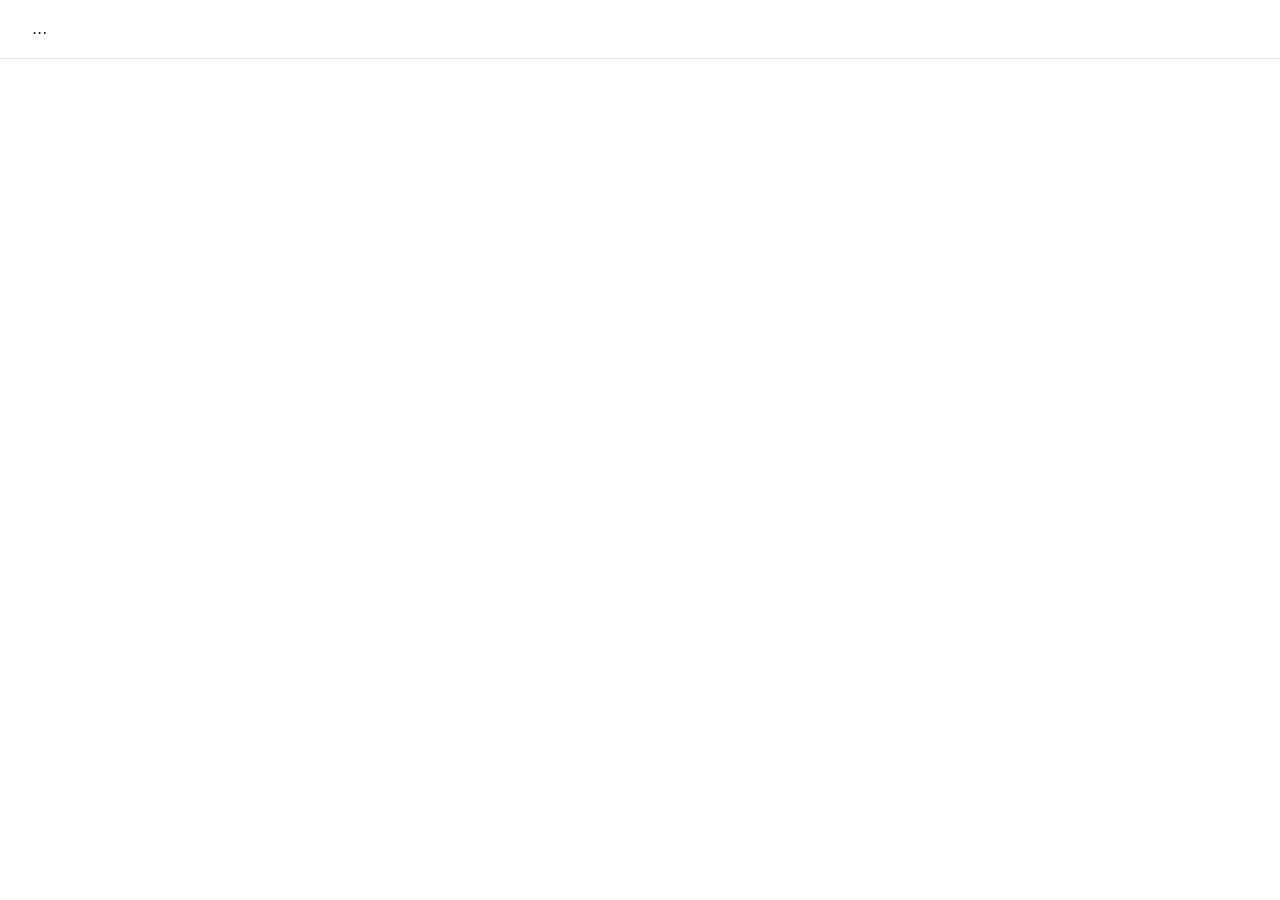
==== topics/chemistry/periodic-table.html @ 38a67050 "Create periodic-table.html" ====
<!DOCTYPE html>
<html lang="en">
<head>
    <meta charset="UTF-8">
    <meta name="viewport" content="width=device-width, initial-scale=1.0">
    <title>Periodic Table | Prism Labs</title>
    <link rel="stylesheet" href="../../style.css">
    <style>
        .article-content {
            max-width: 800px;
            margin: 2rem auto;
            padding: 2rem;
            background: var(--card);
            border-radius: 20px;
        }
        .back-link {
            display: inline-block;
            margin: 1rem 0;
            color: var(--accent);
            text-decoration: none;
        }
        table {
            width: 100%;
            border-collapse: collapse;
            margin: 1rem 0;
        }
        th, td {
            border: 1px solid var(--border);
            padding: 0.5rem;
            text-align: left;
        }
    </style>
</head>
<body>
    <nav>...</nav> <!-- same navigation, copy from index or use include? We'll copy -->
    <!-- For brevity, I'll provide full HTML but you can reuse nav structure -->
</body>
</html>
---- style.css ----
* {
    margin: 0;
    padding: 0;
    box-sizing: border-box;
}

:root {
    --bg: #ffffff;
    --bg-secondary: #f5f7fa;
    --text: #1a202c;
    --text-secondary: #4a5568;
    --accent: #667eea;
    --accent-dark: #5a67d8;
    --card: #ffffff;
    --border: #e2e8f0;
}

[data-theme="dark"] {
    --bg: #0f172a;
    --bg-secondary: #1e293b;
    --text: #f1f5f9;
    --text-secondary: #cbd5e1;
    --card: #1e293b;
    --border: #334155;
}

body {
    font-family: 'Inter', system-ui, -apple-system, sans-serif;
    background: var(--bg);
    color: var(--text);
    transition: all 0.3s ease;
    line-height: 1.6;
}

/* Navbar */
nav {
    position: fixed;
    top: 0;
    width: 100%;
    background: var(--bg);
    backdrop-filter: blur(10px);
    border-bottom: 1px solid var(--border);
    padding: 1rem 2rem;
    display: flex;
    justify-content: space-between;
    align-items: center;
    z-index: 1000;
}

.logo {
    font-size: 1.5rem;
    font-weight: 700;
    display: flex;
    align-items: center;
    gap: 0.5rem;
}

.logo span {
    background: linear-gradient(135deg, var(--accent), #764ba2);
    -webkit-background-clip: text;
    background-clip: text;
    color: transparent;
}

.nav-links {
    display: flex;
    gap: 2rem;
    list-style: none;
}

.nav-links a {
    text-decoration: none;
    color: var(--text);
    font-weight: 500;
    transition: color 0.3s;
}

.nav-links a:hover {
    color: var(--accent);
}

.theme-toggle {
    background: var(--bg-secondary);
    border: 1px solid var(--border);
    border-radius: 50%;
    width: 40px;
    height: 40px;
    cursor: pointer;
    font-size: 1.2rem;
    transition: all 0.3s;
}

/* Hero */
.hero {
    min-height: 100vh;
    display: flex;
    flex-direction: column;
    justify-content: center;
    align-items: center;
    text-align: center;
    padding: 6rem 2rem 4rem;
    background: linear-gradient(135deg, var(--bg) 0%, var(--bg-secondary) 100%);
}

.hero h1 {
    font-size: 3.5rem;
    font-weight: 800;
    margin-bottom: 1.5rem;
    line-height: 1.2;
}

.gradient {
    background: linear-gradient(135deg, #667eea, #764ba2);
    -webkit-background-clip: text;
    background-clip: text;
    color: transparent;
}

.hero p {
    font-size: 1.2rem;
    color: var(--text-secondary);
    max-width: 600px;
    margin-bottom: 2rem;
}

.btn {
    padding: 0.75rem 1.5rem;
    border-radius: 8px;
    text-decoration: none;
    font-weight: 600;
    transition: all 0.3s;
    display: inline-block;
    margin: 0.5rem;
}

.btn-primary {
    background: linear-gradient(135deg, var(--accent), var(--accent-dark));
    color: white;
}

.btn-primary:hover {
    transform: translateY(-2px);
    box-shadow: 0 10px 20px rgba(102, 126, 234, 0.3);
}

.btn-secondary {
    background: var(--bg-secondary);
    color: var(--text);
    border: 1px solid var(--border);
}

/* Stats */
.stats {
    display: flex;
    gap: 3rem;
    margin-top: 3rem;
}

.stat {
    text-align: center;
}

.stat-number {
    font-size: 2rem;
    font-weight: 700;
    color: var(--accent);
}

.stat-label {
    font-size: 0.875rem;
    color: var(--text-secondary);
}

/* Sections */
.section {
    padding: 5rem 2rem;
}

.container {
    max-width: 1200px;
    margin: 0 auto;
}

h2 {
    font-size: 2.5rem;
    text-align: center;
    margin-bottom: 1rem;
}

.section-subtitle {
    text-align: center;
    color: var(--text-secondary);
    margin-bottom: 3rem;
}

.grid {
    display: grid;
    grid-template-columns: repeat(auto-fit, minmax(280px, 1fr));
    gap: 2rem;
}

.card {
    background: var(--card);
    border: 1px solid var(--border);
    border-radius: 16px;
    padding: 1.5rem;
    transition: all 0.3s;
}

.card:hover {
    transform: translateY(-5px);
    box-shadow: 0 10px 25px -5px rgba(0,0,0,0.1);
}

.card-icon {
    font-size: 2.5rem;
    margin-bottom: 1rem;
}

.card h3 {
    font-size: 1.25rem;
    margin-bottom: 0.5rem;
}

.card p {
    color: var(--text-secondary);
    font-size: 0.9rem;
}

/* Calculator section */
.calc-grid {
    display: grid;
    grid-template-columns: repeat(auto-fit, minmax(300px, 1fr));
    gap: 2rem;
    margin-top: 2rem;
}

.calc-card {
    background: var(--card);
    border: 1px solid var(--border);
    border-radius: 16px;
    padding: 1.5rem;
}

.calc-card h3 {
    margin-bottom: 0.5rem;
}

.calc-card p {
    color: var(--text-secondary);
    margin-bottom: 1rem;
    font-size: 0.9rem;
}

input {
    width: 100%;
    padding: 0.75rem;
    margin-bottom: 1rem;
    background: var(--bg);
    border: 1px solid var(--border);
    border-radius: 8px;
    color: var(--text);
    font-size: 1rem;
}

button.calc-btn {
    width: 100%;
    padding: 0.75rem;
    background: linear-gradient(135deg, var(--accent), var(--accent-dark));
    color: white;
    border: none;
    border-radius: 8px;
    font-size: 1rem;
    font-weight: 600;
    cursor: pointer;
    transition: all 0.3s;
}

button.calc-btn:hover {
    transform: translateY(-2px);
}

.result {
    margin-top: 1rem;
    padding: 0.75rem;
    background: var(--bg-secondary);
    border-radius: 8px;
    text-align: center;
    font-weight: 500;
}

/* Footer */
footer {
    text-align: center;
    padding: 2rem;
    background: var(--bg-secondary);
    border-top: 1px solid var(--border);
}

/* Responsive */
@media (max-width: 768px) {
    .hero h1 { font-size: 2rem; }
    .nav-links { display: none; }
    .stats { flex-direction: column; gap: 1rem; }
}
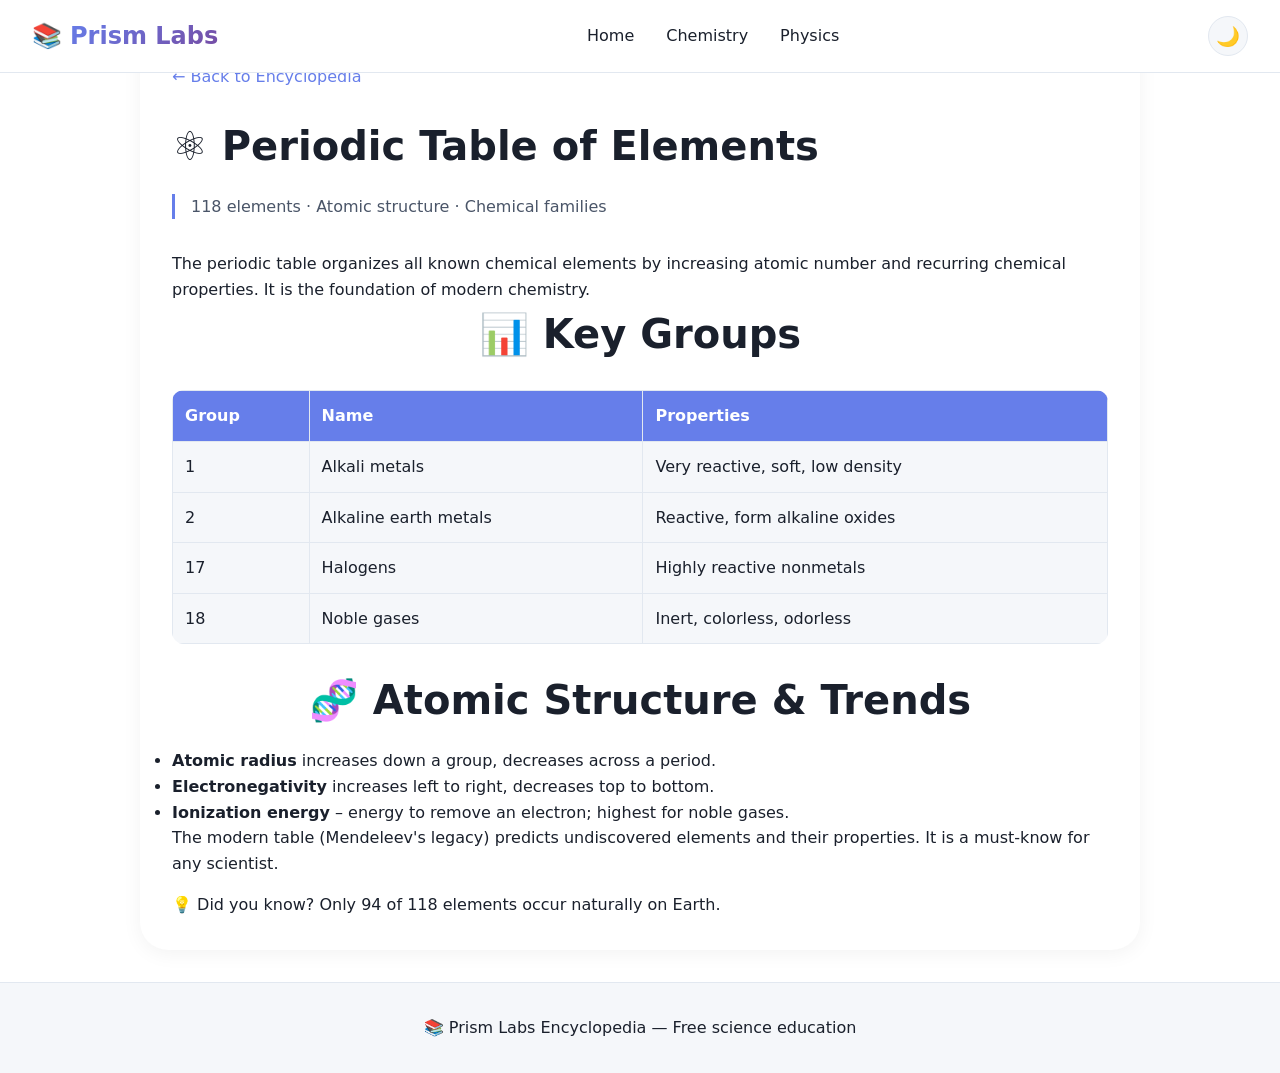
==== commit 4fa8cb40: "Update periodic-table.html" ====
--- a/topics/chemistry/periodic-table.html
+++ b/topics/chemistry/periodic-table.html
@@ -3,36 +3,75 @@
 <head>
     <meta charset="UTF-8">
     <meta name="viewport" content="width=device-width, initial-scale=1.0">
-    <title>Periodic Table | Prism Labs</title>
+    <title>Periodic Table | Prism Labs Encyclopedia</title>
     <link rel="stylesheet" href="../../style.css">
     <style>
-        .article-content {
-            max-width: 800px;
+        .article-container {
+            max-width: 1000px;
             margin: 2rem auto;
             padding: 2rem;
             background: var(--card);
-            border-radius: 20px;
+            border-radius: 28px;
+            box-shadow: 0 4px 20px rgba(0,0,0,0.05);
         }
         .back-link {
-            display: inline-block;
-            margin: 1rem 0;
+            display: inline-flex;
+            align-items: center;
+            gap: 0.5rem;
             color: var(--accent);
             text-decoration: none;
+            margin-bottom: 1.5rem;
+            font-weight: 500;
         }
-        table {
-            width: 100%;
-            border-collapse: collapse;
-            margin: 1rem 0;
-        }
-        th, td {
-            border: 1px solid var(--border);
-            padding: 0.5rem;
-            text-align: left;
-        }
+        h1 { font-size: 2.5rem; margin-bottom: 1rem; }
+        .article-meta { color: var(--text-secondary); border-left: 3px solid var(--accent); padding-left: 1rem; margin: 1rem 0 2rem; }
+        table { width: 100%; border-collapse: collapse; margin: 1.5rem 0; background: var(--bg-secondary); border-radius: 12px; overflow: hidden; }
+        th, td { border: 1px solid var(--border); padding: 0.75rem; text-align: left; }
+        th { background: var(--accent); color: white; }
     </style>
 </head>
 <body>
-    <nav>...</nav> <!-- same navigation, copy from index or use include? We'll copy -->
-    <!-- For brevity, I'll provide full HTML but you can reuse nav structure -->
+    <nav>
+        <div class="logo">📚 <span>Prism Labs</span></div>
+        <ul class="nav-links">
+            <li><a href="../../index.html">Home</a></li>
+            <li><a href="../../index.html#chemistry">Chemistry</a></li>
+            <li><a href="../../index.html#physics">Physics</a></li>
+        </ul>
+        <button class="theme-toggle" id="themeToggle">🌙</button>
+    </nav>
+
+    <div class="container">
+        <div class="article-container">
+            <a href="../../index.html" class="back-link">← Back to Encyclopedia</a>
+            <h1>⚛️ Periodic Table of Elements</h1>
+            <div class="article-meta">118 elements · Atomic structure · Chemical families</div>
+            
+            <p>The periodic table organizes all known chemical elements by increasing atomic number and recurring chemical properties. It is the foundation of modern chemistry.</p>
+            
+            <h2>📊 Key Groups</h2>
+            <table>
+                <tr><th>Group</th><th>Name</th><th>Properties</th></tr>
+                <tr><td>1</td><td>Alkali metals</td><td>Very reactive, soft, low density</td></tr>
+                <tr><td>2</td><td>Alkaline earth metals</td><td>Reactive, form alkaline oxides</td></tr>
+                <tr><td>17</td><td>Halogens</td><td>Highly reactive nonmetals</td></tr>
+                <tr><td>18</td><td>Noble gases</td><td>Inert, colorless, odorless</td></tr>
+            </table>
+
+            <h2>🧬 Atomic Structure & Trends</h2>
+            <ul>
+                <li><strong>Atomic radius</strong> increases down a group, decreases across a period.</li>
+                <li><strong>Electronegativity</strong> increases left to right, decreases top to bottom.</li>
+                <li><strong>Ionization energy</strong> – energy to remove an electron; highest for noble gases.</li>
+            </ul>
+
+            <p>The modern table (Mendeleev's legacy) predicts undiscovered elements and their properties. It is a must-know for any scientist.</p>
+            
+            <div class="featured-badge" style="margin-top: 1rem;">💡 Did you know? Only 94 of 118 elements occur naturally on Earth.</div>
+        </div>
+    </div>
+
+    <footer><p>📚 Prism Labs Encyclopedia — Free science education</p></footer>
+    <script src="../../script.js"></script>
 </body>
 </html>
